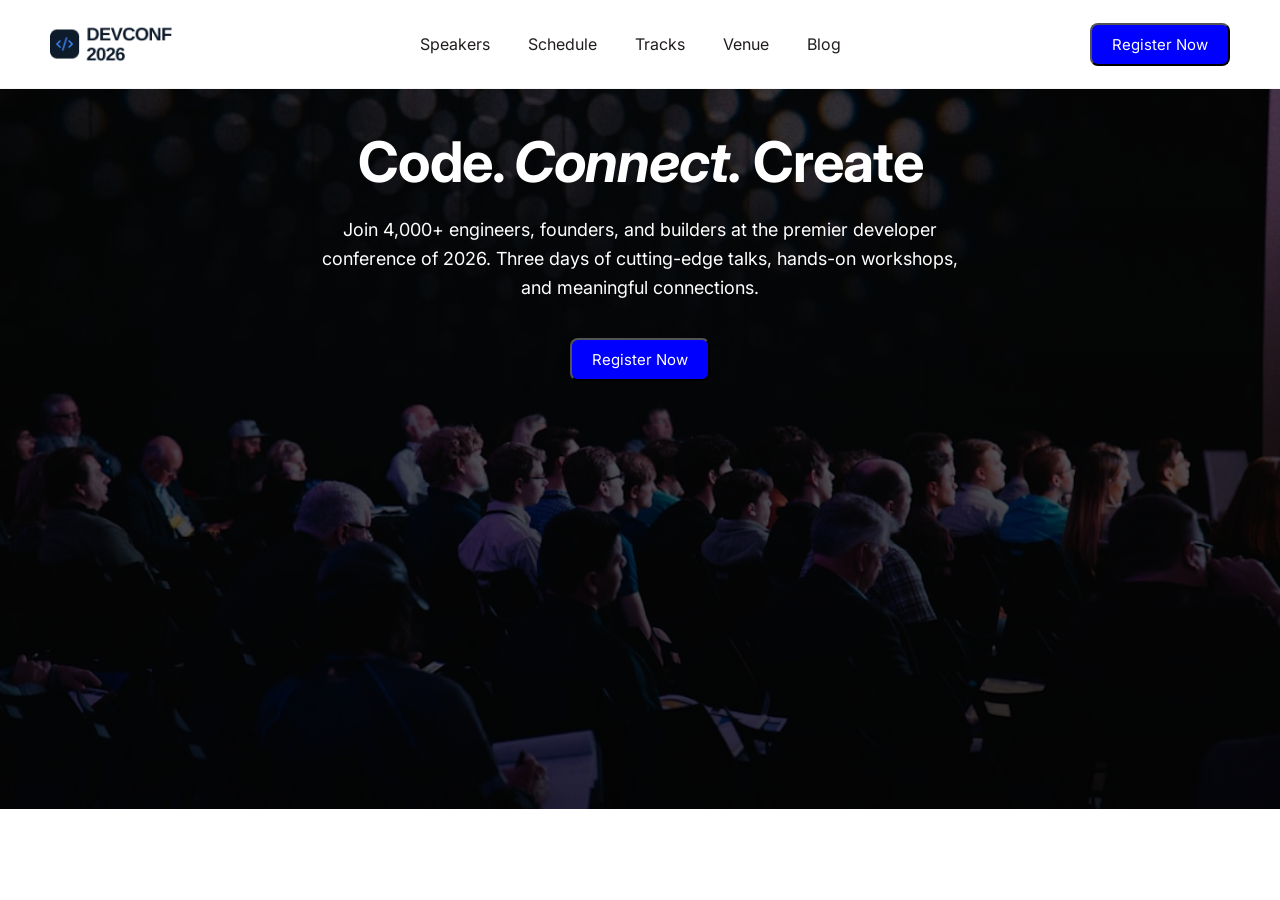
==== index.html @ 9ddcb01c "Banner added" ====
<!DOCTYPE html>
<html lang="en">
<head>
    <meta charset="UTF-8">
    <meta name="viewport" content="width=<device-width>, initial-scale=1.0">
    <title>Home</title>
    <link rel="stylesheet" href="https://cdnjs.cloudflare.com/ajax/libs/font-awesome/6.4.2/css/all.min.css">
    <link rel="stylesheet" href="./index.css">
</head>
<body>
    <nav>
       <div class="nav_con">
       <div class="logo">
          <img  src="./assets/logo.png" alt="logo">
       </div>
        <div>
            <ul>
                <li><a href="./speaker.html">Speakers</a>
                </li>
                <li>
                    <a href="./schedule.html">Schedule</a>
                </li>
                <li>
                    <a href="./tracks.html">Tracks</a>
                </li>
                <li>
                    <a href="./venue.html">Venue</a>
                </li>
                <li>
                    <a href="./blog.html">Blog</a>
                </li>
            </ul>
        </div>
        <div class="btn">
            <button>Register Now</button>
        </div>
       </div>
    </nav>
    <main>
        <section class="hero_section">
            <img src="./assets/banner.jpg" alt="Banner" class="hero_img">
            <div class="overlay"></div>
            <div class="hero_content">
                <h1>Code. <em>Connect.</em> Create</h1>
                <p>Join 4,000+ engineers, founders, and builders at the premier developer conference of 2026. Three days of cutting-edge talks, hands-on workshops, and meaningful connections.</p>
            <div class="btn">
            <button>Register Now</button>
        </div>
            </div>
        </section>
    </main>
    <footer>
        <div class="footer_container">
        </div>
        </div>
    </footer>

</body>
</html>
---- index.css ----
@import url('https://fonts.googleapis.com/css2?family=Inter:wght@400;500;600;700&display=swap');
* {
    margin: 0;
    padding: 0;
    box-sizing: border-box;
    font-family: 'Inter', sans-serif;
}
.logo{
    display: flex;
    align-items: center;
}
.logo img{
    height: 40px;
    width: auto;
    object-fit: contain;
}
.nav_con{
    display: flex;
    justify-content: space-between;
    align-items: center;
    padding: 15px 50px;
    border-bottom: 1px solid whitesmoke ;
}
nav ul{
    display: flex;
    list-style: none;
}
nav ul li{
    margin: 12px;
    padding: 7px;
}
nav ul li:hover{
    background-color: rgb(141, 179, 212);
}
nav ul li a{
    text-decoration: none;
    color: rgb(34, 29, 29);
}
.btn button{
    display: inline-block;
    background-color: blue;
    color: #ffffff;
    text-decoration: none;
    padding: 10px 20px;
    border-radius: 8px;
    font-size: 15px;
  cursor: pointer;
   
}
.hero_section{
    position: relative;
    width: 100%;
    min-height: 80vh;
    display: flex;
    justify-content: center;
    text-align: center;
    padding: 40px 20px;
    overflow: hidden;
}
.hero_img{
    position: absolute;
    top: 0;
    left: 0;
    width: 100%;
    height: 100%;
    object-fit: cover;
    z-index: 1;
}
.overlay{
    position: absolute;
    top: 0;
    left: 0;
    width: 100%;
    height: 100%;
    background: linear-gradient(rgba(0, 0, 0, 0.6), rgba(0, 0, 0, 0.75));
    z-index: 2;
}
.hero_content{
    position: relative;
    max-width: 800px;
    width: 100%;
    z-index: 3;
}
.hero_content h1 {
    font-size: 56px; 
    font-weight: 700;
    color: #ffffff;
    margin-bottom: 20px;
    letter-spacing: -1px;
    line-height: 1.2;
}
.hero_content p {
    font-size: 18px;
    color: #ffffff; 
    line-height: 1.6;
    margin-bottom: 35px;
    max-width: 650px;
    margin-left: auto; 
    margin-right: auto;
}
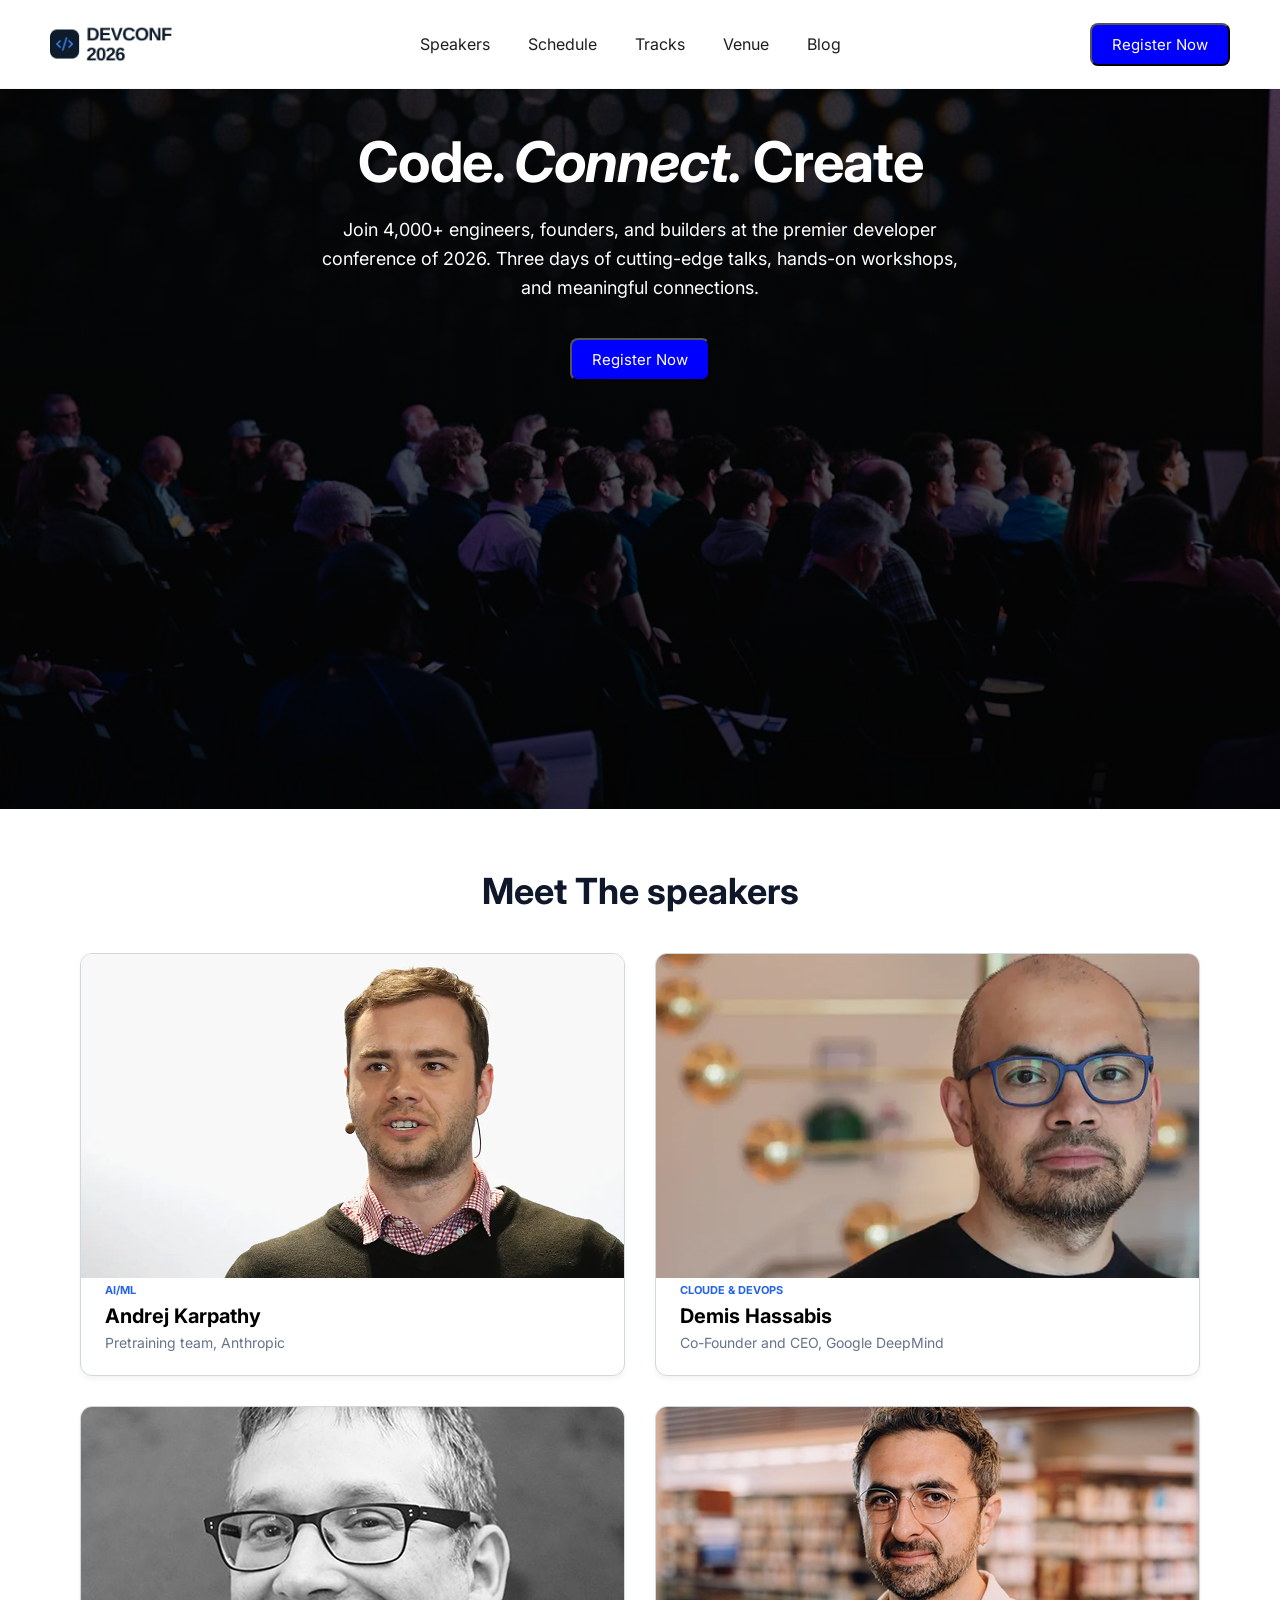
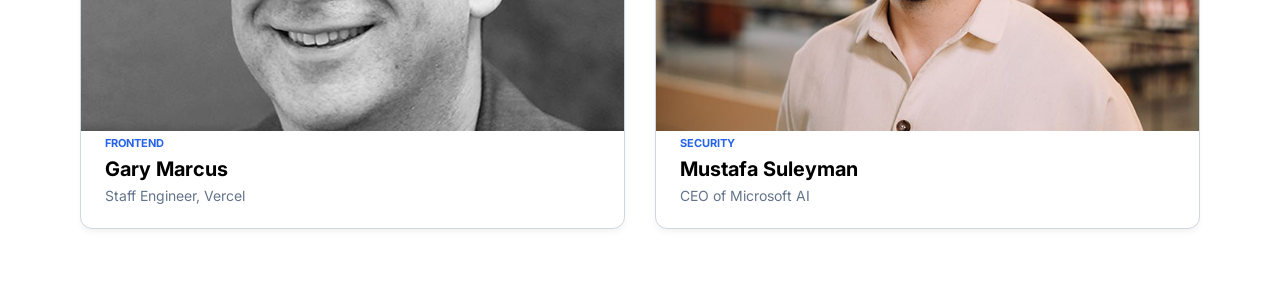
==== commit 42ec05f7: "Speakers section added" ====
--- a/index.html
+++ b/index.html
@@ -48,6 +48,55 @@
         </div>
             </div>
         </section>
+        <section class="speakers_section">
+            <h2 class="title">Meet The speakers</h2>
+            <div class="speakers_grid">
+                <!-- card-1 -->
+                <div class="speakers_card">
+                    <div class="speaker_img">
+                        <img src="./assets/andrej.png" alt="Andrej Karpathy">
+                    </div>
+                    <div class="speaker_info">
+                        <span class="track_label">AI/ML</span>
+                        <h3>Andrej Karpathy</h3>
+                       <p>Pretraining team, Anthropic</p>
+                    </div>
+                </div>
+                  <!-- card-2 -->
+                <div class="speakers_card">
+                    <div class="speaker_img">
+                        <img src="./assets/demis.png" alt="Demis Hassabis">
+                    </div>
+                    <div class="speaker_info">
+                        <span class="track_label">CLOUDE & DEVOPS</span>
+                        <h3>Demis Hassabis</h3>
+                       <p>Co-Founder and CEO, Google DeepMind</p>
+                    </div>
+                </div>
+                  <!-- card-3 -->
+                <div class="speakers_card">
+                    <div class="speaker_img">
+                        <img src="./assets/gary.png" alt="Gary Marcus">
+                    </div>
+                    <div class="speaker_info">
+                        <span class="track_label">FRONTEND</span>
+                        <h3>Gary Marcus</h3>
+                       <p>Staff Engineer, Vercel</p>
+                    </div>
+                </div>
+                  <!-- card-4 -->
+                <div class="speakers_card">
+                    <div class="speaker_img">
+                        <img src="./assets/mustafa.png" alt="Mustafa Suleyman">
+                    </div>
+                    <div class="speaker_info">
+                        <span class="track_label">SECURITY</span>
+                        <h3>Mustafa Suleyman</h3>
+                       <p>CEO of Microsoft AI</p>
+                    </div>
+                </div>
+            </div>
+        </section>
     </main>
     <footer>
         <div class="footer_container">
--- a/index.css
+++ b/index.css
@@ -97,4 +97,56 @@
     max-width: 650px;
     margin-left: auto; 
     margin-right: auto;
+}
+.speakers_section{
+    width: 1200px;
+    margin: 60px auto;
+    padding: 0 40px;
+}
+.title{
+    text-align: center;
+    font-size: 36px;
+    font-weight: 700;
+    color: #0f172a;
+    margin-bottom: 40px;
+}
+.speakers_grid{
+    display: grid;
+    grid-template-columns: repeat(2, 1fr);
+    gap: 30px;
+}
+.speakers_card{
+    background-color: #ffffff;
+    border: 1px solid #d0d7df;
+    border-radius: 12px;
+    overflow: hidden;
+    box-shadow: 0 4px 6px -1px rgba(0, 0, 0, 0.05);
+    display: flex;
+    flex-direction: column;
+}
+.speaker_img{
+    display: block;
+    width: 100%;
+    height: 300px;
+    object-fit: cover;
+    object-position:center 20%;
+}
+.speaker_info {
+    padding: 24px;
+}
+.track_label{
+    font-size: 11px;
+    font-weight: 700;
+    color: #2563eb; 
+    
+}
+.speaker_info h3 {
+    font-size: 20px;
+    font-weight: 700;
+    margin: 6px 0;
+}
+
+.speaker_info p {
+    font-size: 14px;
+    color: #64748b; 
 }
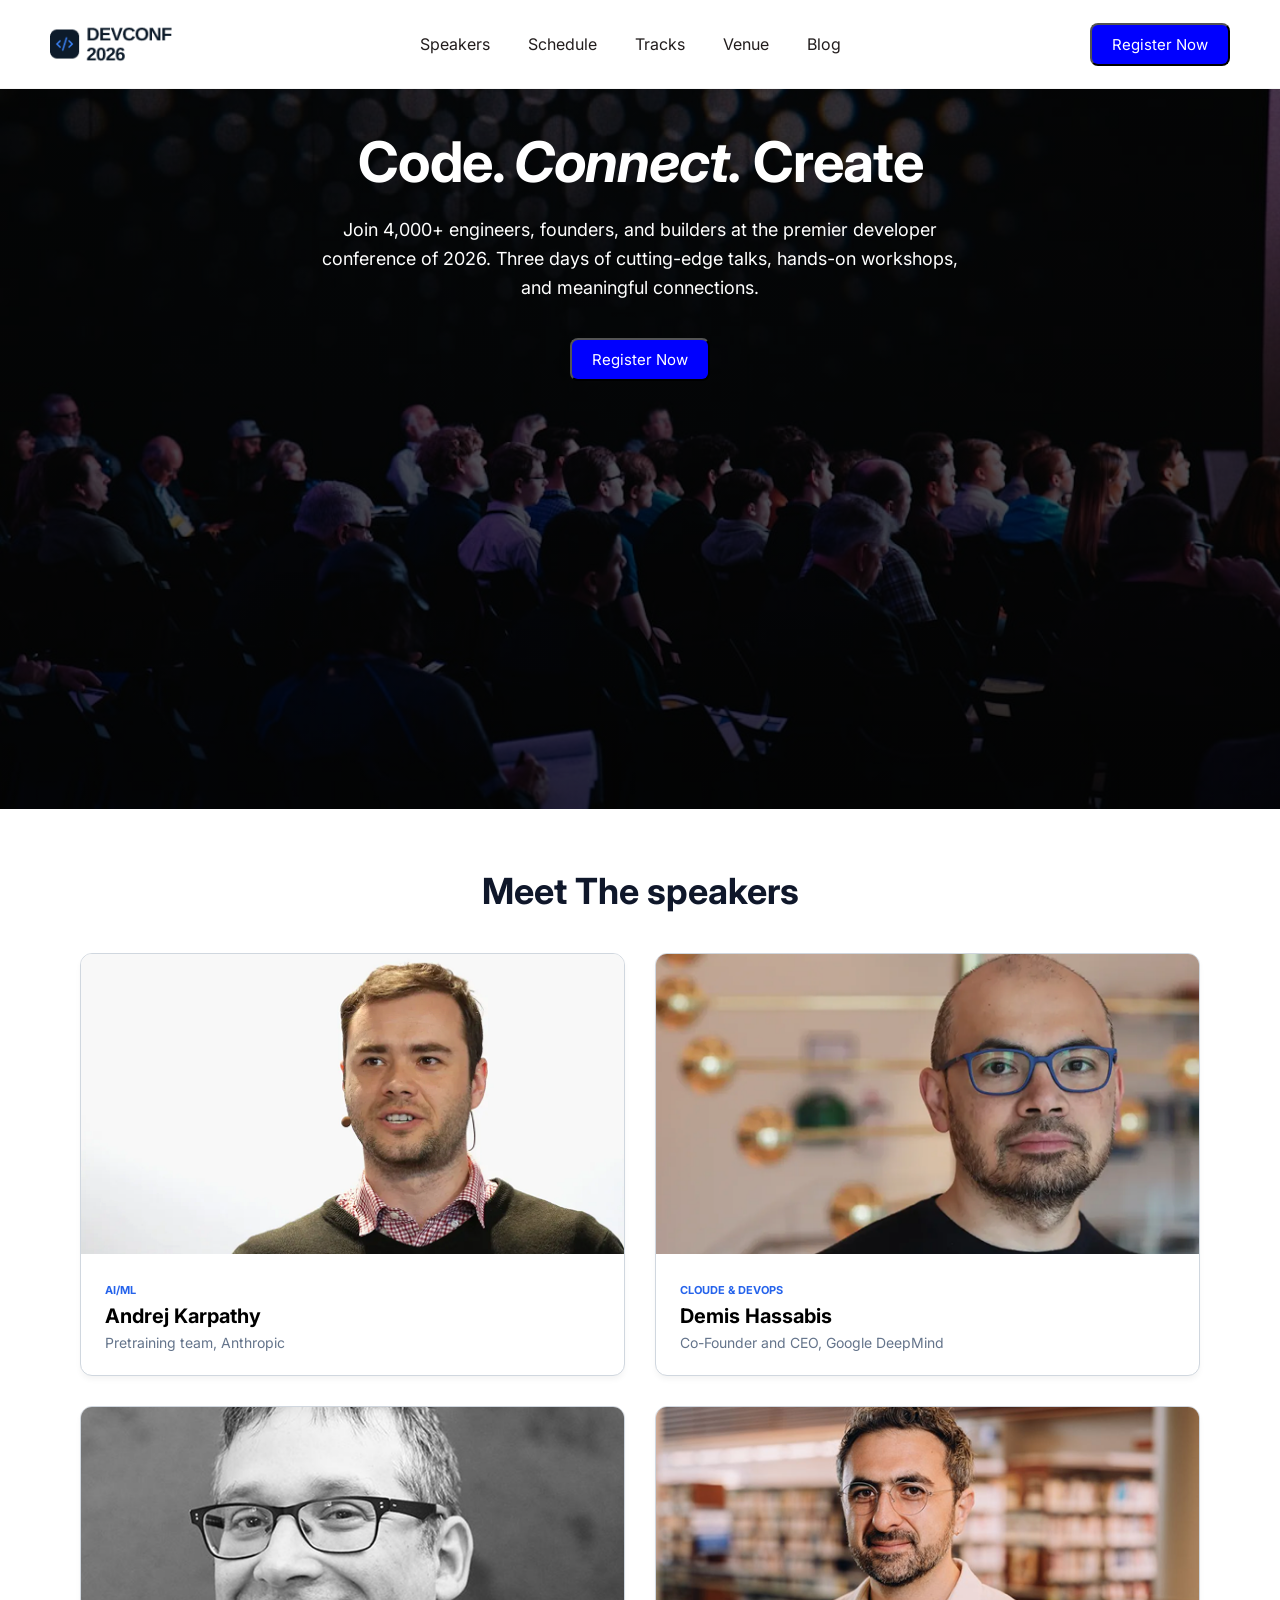
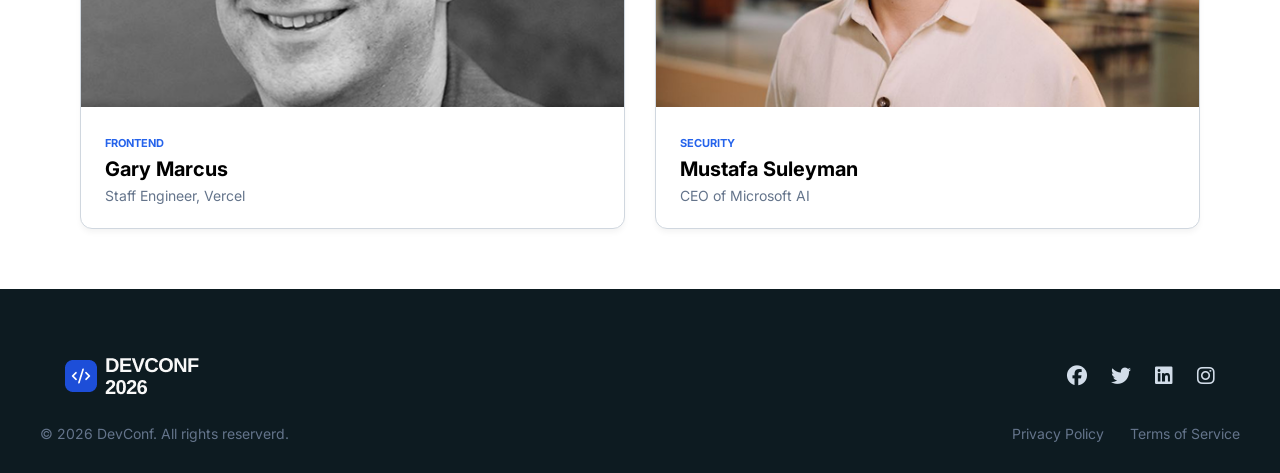
==== commit 192fb64f: "Footer added" ====
--- a/index.html
+++ b/index.html
@@ -100,6 +100,24 @@
     </main>
     <footer>
         <div class="footer_container">
+            <div class="footer_top">
+                 <img src="./assets/footer-logo.png" alt="footer_logo" class="footer_logo">
+                 <div class="icon">
+                    <a href="#" target="_blank"><i class="fab fa-facebook"></i></a>
+                     <a href="#" target="_blank"><i class="fab fa-twitter"></i></a>
+                      <a href="#" target="_blank"><i class="fab fa-linkedin"></i></a>
+                       <a href="#" target="_blank"><i class="fab fa-instagram"></i></a>
+                 </div>
+            </div>
+            <div class="footer_button">
+                <div class="footer_left">
+                    <p>&copy; 2026 DevConf. All rights reserverd.</p>
+                </div>
+                <div class="footer_right">
+                    <a href="./privacy.html">Privacy Policy</a>
+                <a href="./terms.html">Terms of Service</a>
+                </div>
+            </div>
         </div>
         </div>
     </footer>
--- a/index.css
+++ b/index.css
@@ -121,15 +121,20 @@
     border-radius: 12px;
     overflow: hidden;
     box-shadow: 0 4px 6px -1px rgba(0, 0, 0, 0.05);
-    display: flex;
-    flex-direction: column;
+   
 }
 .speaker_img{
     display: block;
     width: 100%;
     height: 300px;
-    object-fit: cover;
-    object-position:center 20%;
+    overflow: hidden;
+}
+.speaker_img img {
+    width: 100%;
+    height: 100%;
+    object-fit: cover;          
+    object-position: center 20%;  
+    display: block;
 }
 .speaker_info {
     padding: 24px;
@@ -149,4 +154,60 @@
 .speaker_info p {
     font-size: 14px;
     color: #64748b; 
+}
+footer{
+    background-color:#0d1b21 ;
+    padding: 40px 0 30px 0;
+    width: 100%;
+    font-family: sans-serif;
+}
+.footer_container{
+    width: 100%;
+    margin: 0 auto;
+    padding: 0 40px;
+    display: flex;
+    flex-direction: column;
+}
+.footer_top{
+    display: flex;
+    justify-content: space-between;
+    align-items: center;
+    padding: 25px;
+}
+.footer_logo img{
+    height: 35px;
+    width: auto;
+    display: block;
+}
+.icon a{
+    color: #d2dde9;
+    font-size: 20px;
+    margin-left: 20px;
+    text-decoration: none;
+    transition: color .2s ease;
+}
+.icon a:hover{
+    color: #38bdf8;
+}
+.footer_button{
+    display: flex;
+    justify-content: space-between;
+    align-items:center; 
+}
+.footer_left p{
+    font-size: 14px;
+    color: #64748b;
+    margin: 0;
+}
+.footer_right a{
+    font-size: 14px;
+    color: #64748b;
+    text-decoration: none;
+    margin-left: 22px;
+    transition: color 0.2s ease;
+}
+
+.footer_right a:hover{
+    color: #38bdf8;
+
 }
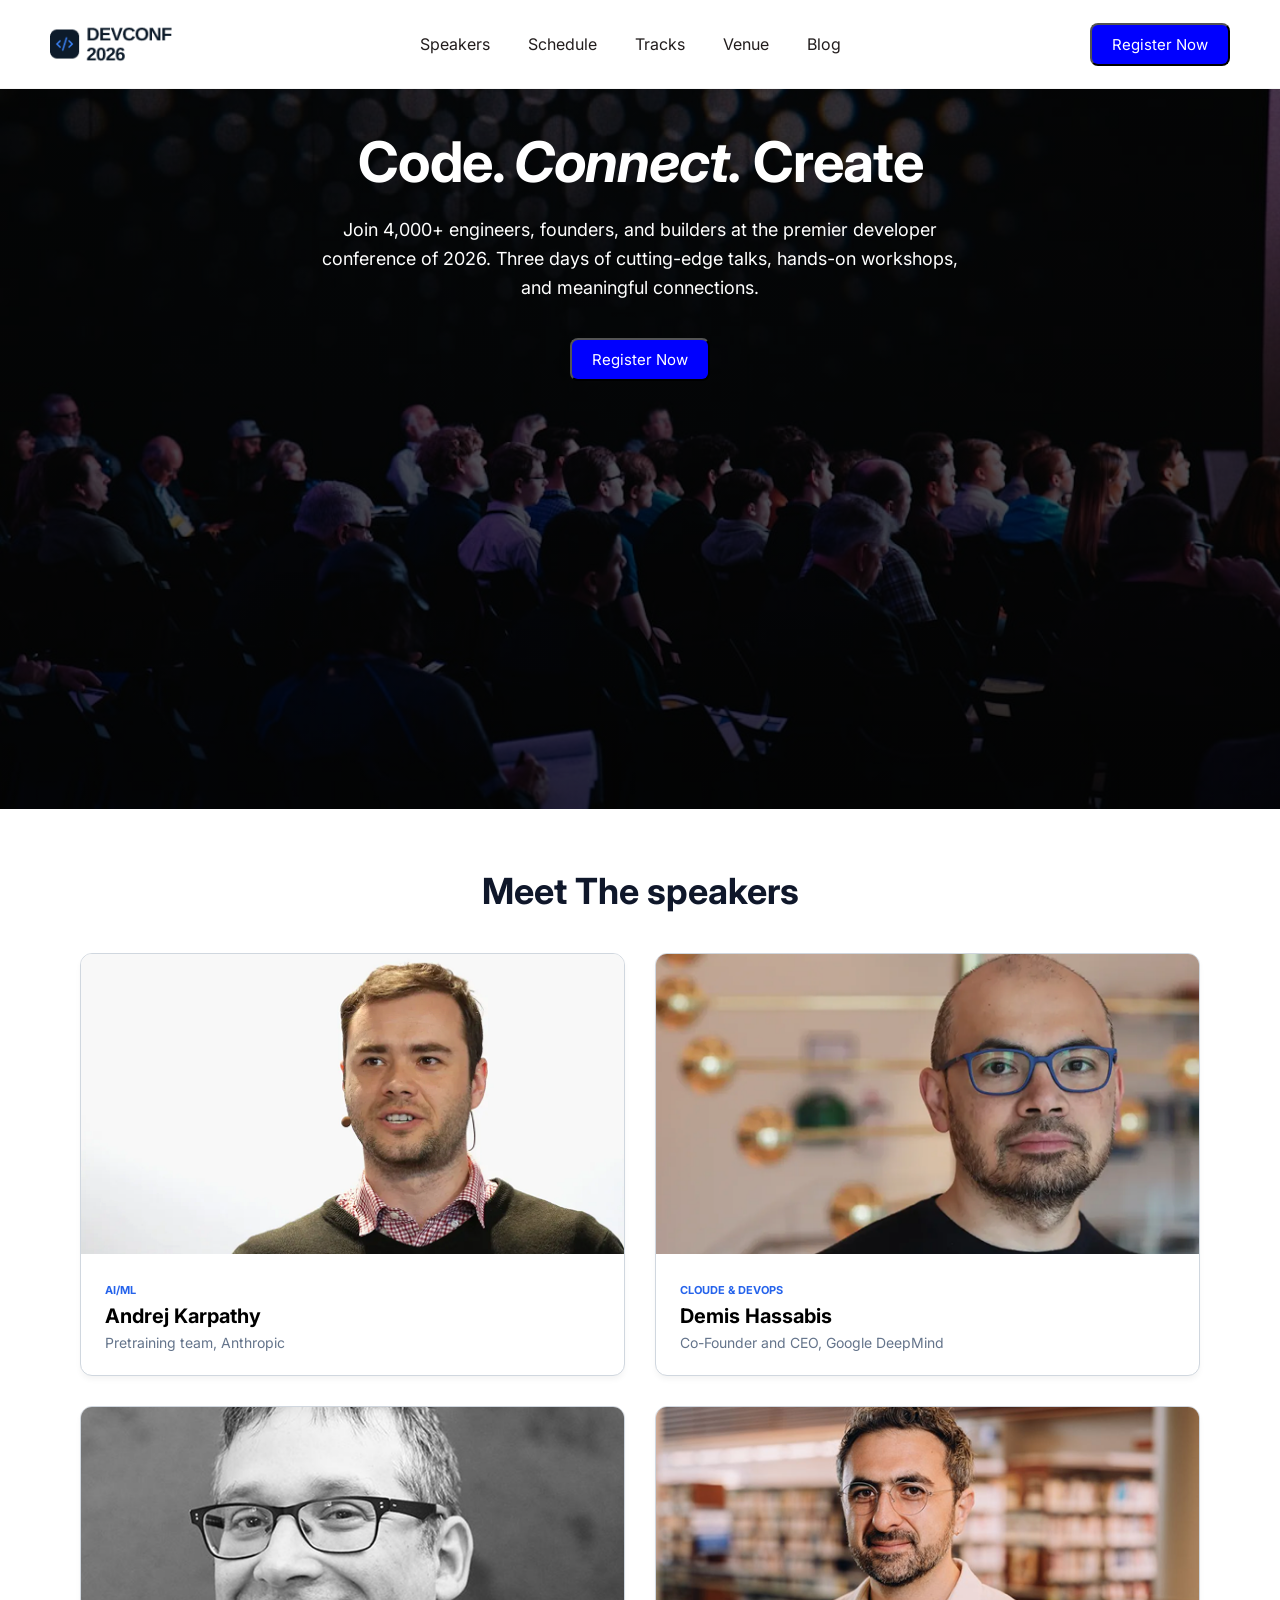
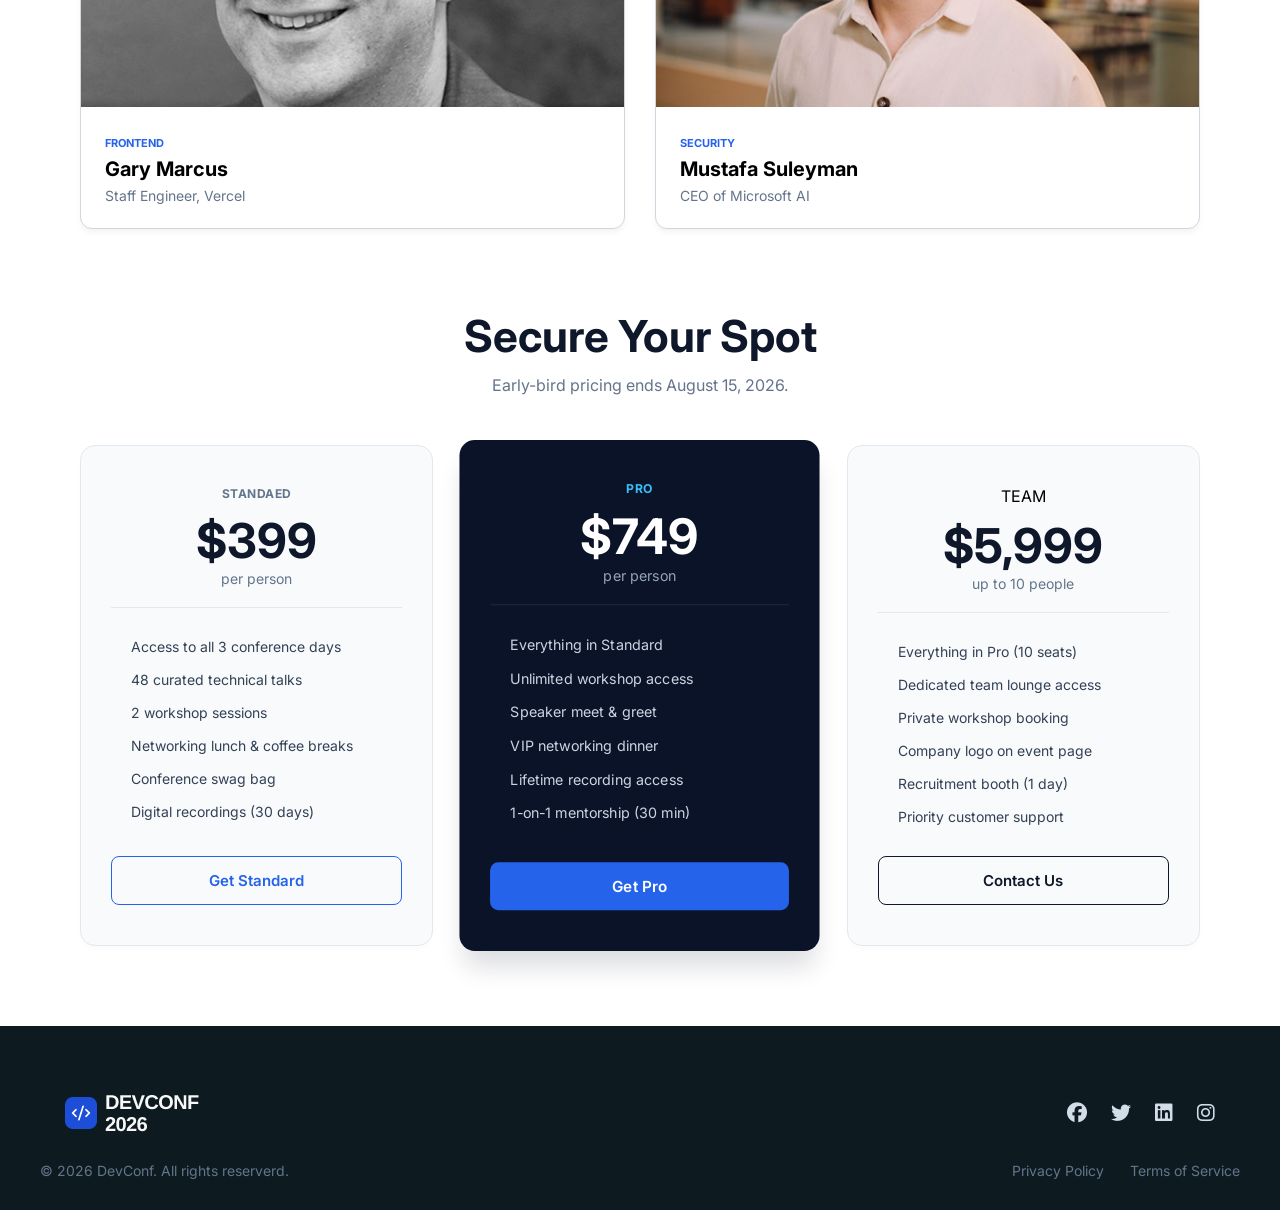
==== commit 8e818b25: "Pricing Card added" ====
--- a/index.html
+++ b/index.html
@@ -97,6 +97,62 @@
                 </div>
             </div>
         </section>
+        <section class="pricing_section">
+            <div class="pricing_header">
+                <h2>Secure Your Spot</h2>
+                <p>Early-bird pricing ends August 15, 2026.</p>
+            </div>
+            <div class="Pricing_grid">
+                <!-- card 1 -->
+                 <div class="card">
+                    <span class="plan_label">STANDAED</span>
+                    <div class="price">$399</div>
+                    <span class="price_sub">per person</span>
+                    <hr class="card_divider">
+                    <ul class="features_list">
+                        <li>Access to all 3 conference days</li>
+                <li>48 curated technical talks</li>
+                <li>2 workshop sessions</li>
+                <li>Networking lunch & coffee breaks</li>
+                <li>Conference swag bag</li>
+                <li>Digital recordings (30 days)</li>
+                    </ul>
+                    <button class="btn_standard">Get Standard</button>
+                 </div>
+                    <!-- card 2 -->
+                        <div class=" card highlighted_card">
+                    <span class="plan_label">PRO</span>
+                    <div class="price">$749</div>
+                    <span class="price_sub">per person</span>
+                    <hr class="card_divider">
+                    <ul class="features_list">
+                        <li>Everything in Standard</li>
+                <li>Unlimited workshop access</li>
+                <li>Speaker meet & greet</li>
+                <li>VIP networking dinner</li>
+                <li>Lifetime recording access</li>
+                <li>1-on-1 mentorship (30 min)</li>
+                    </ul>
+                    <button class="btn_pro">Get Pro</button>
+                        </div>
+                    <!-- card 3 -->
+                        <div class="card">
+                    <span >TEAM</span>
+                    <div class="price" >$5,999</div>
+                    <span class="price_sub" >up to 10 people</span>
+                    <hr class="card_divider">
+                    <ul class="features_list">
+                        <li>Everything in Pro (10 seats)</li>
+                <li>Dedicated team lounge access</li>
+                <li>Private workshop booking</li>
+                <li>Company logo on event page</li>
+                <li>Recruitment booth (1 day)</li>
+                <li>Priority customer support</li>
+                    </ul>
+                    <button class="btn_team">Contact Us</button>
+                 </div>
+            </div>
+        </section>
     </main>
     <footer>
         <div class="footer_container">
--- a/index.css
+++ b/index.css
@@ -155,6 +155,141 @@
     font-size: 14px;
     color: #64748b; 
 }
+/* Pricing*/
+.pricing_section{
+    width: 1200px;
+    margin: 80px auto;
+    padding: 0 40px;
+}
+.pricing_header{
+    text-align:center;
+    margin-bottom: 50px;
+}
+.pricing_header h2{
+    font-size: 44px;
+    font-weight: 700;
+    color: #0f172a;
+    margin-bottom: 12px;
+}
+.pricing_header p{
+    font-size: 16px;
+    color: #64748b;
+}
+.Pricing_grid{
+    display: grid;
+    grid-template-columns: repeat(3,1fr);
+    gap: 30px;
+    align-items: stretch;
+}
+.card{
+    background-color: #f8fafc;
+    border: 1px solid #e2e8f0;
+    border-radius: 15px;
+    padding: 40px 30px;
+    display: flex;
+    flex-direction: column;
+    box-shadow: 0 4px 6px -1px rgba(0, 0, 0, 0.02);;
+
+}
+.card.highlighted_card{
+    background-color: #0b1329;
+    border: none;
+    box-shadow: 0 20px 25px -5px rgba(15, 23, 42, 0.15);
+    transform: scale(1.02);
+
+}
+.plan_label{
+    font-size: 12px;
+    font-weight: 700;
+    color: #64748b;
+    letter-spacing: 0.5px;
+}
+.highlighted_card .plan_label{
+    color: #38bdf8;
+}
+.price {
+    font-size: 48px;
+    font-weight: 700;
+    color: #0f172a;
+    margin-top: 10px;
+}
+
+.highlighted_card .price {
+    color: #ffffff;
+}
+
+.price_sub {
+    font-size: 14px;
+    color: #64748b;
+    margin-bottom: 20px;
+}
+.highlighted_card .price{
+    color: #ffffff;
+}
+.price_sub{
+    font-size: 14px;
+    color: #64748b;
+    margin-bottom: 20px;
+}
+.highlighted_card .price_sub{
+    color: #94a3b8;
+}
+.card_divider{
+    border: 0;
+    border-top: 1px solid #e2e8f0;
+    margin-bottom: 30px;
+}
+.highlighted_card .card_divider{
+    border-top: 1px solid #1e293b;
+}
+.features_list{
+    list-style: none;
+    padding: 0;
+    margin: 0 0 15px 0;
+    flex-grow: 1;
+}
+.features_list li {
+    font-size: 14px;
+    color: #334155;
+    margin-bottom: 16px;
+    position: relative;
+    padding-left: 20px;
+}
+.highlighted_card .features_list li{
+    color: #cbd5e1;
+}
+.card button {
+    width: 100%;
+    padding: 14px;
+    border-radius: 8px;
+    font-size: 15px;
+    font-weight: 600;
+    cursor: pointer;
+    transition: all 0.2s ease;
+}
+.btn_standard{
+    background-color: transparent;
+    border: 1px solid #2563eb;
+    color: #2563eb;
+}
+.btn_pro {
+    background-color: #2563eb;
+    border: none;
+    color: #ffffff;
+}
+.btn_team {
+    background-color: transparent;
+    border: 1px solid #0f172a;
+    color: #0f172a;
+}
+.card .plan_label, 
+.card span,
+.card .price, 
+.card .price_sub {
+    text-align: center;
+    display: block; 
+}
+/* Footer*/ 
 footer{
     background-color:#0d1b21 ;
     padding: 40px 0 30px 0;
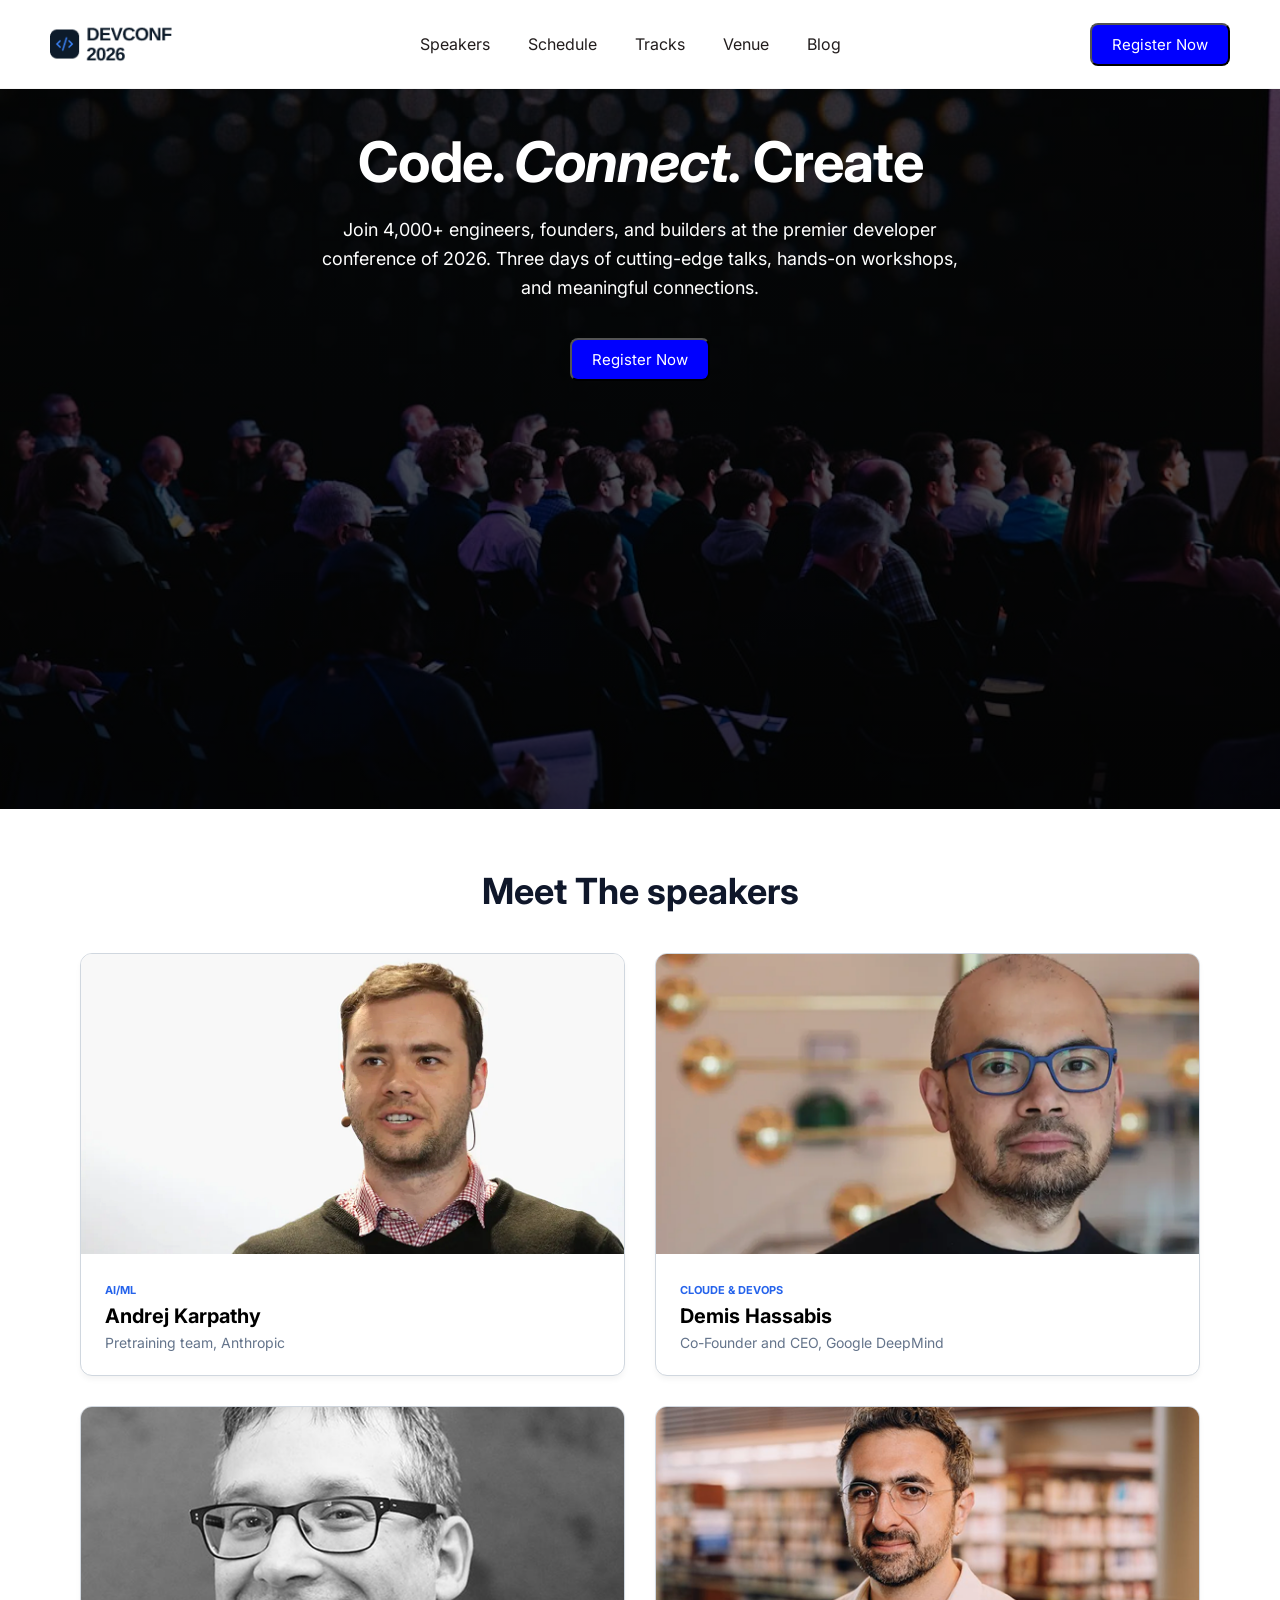
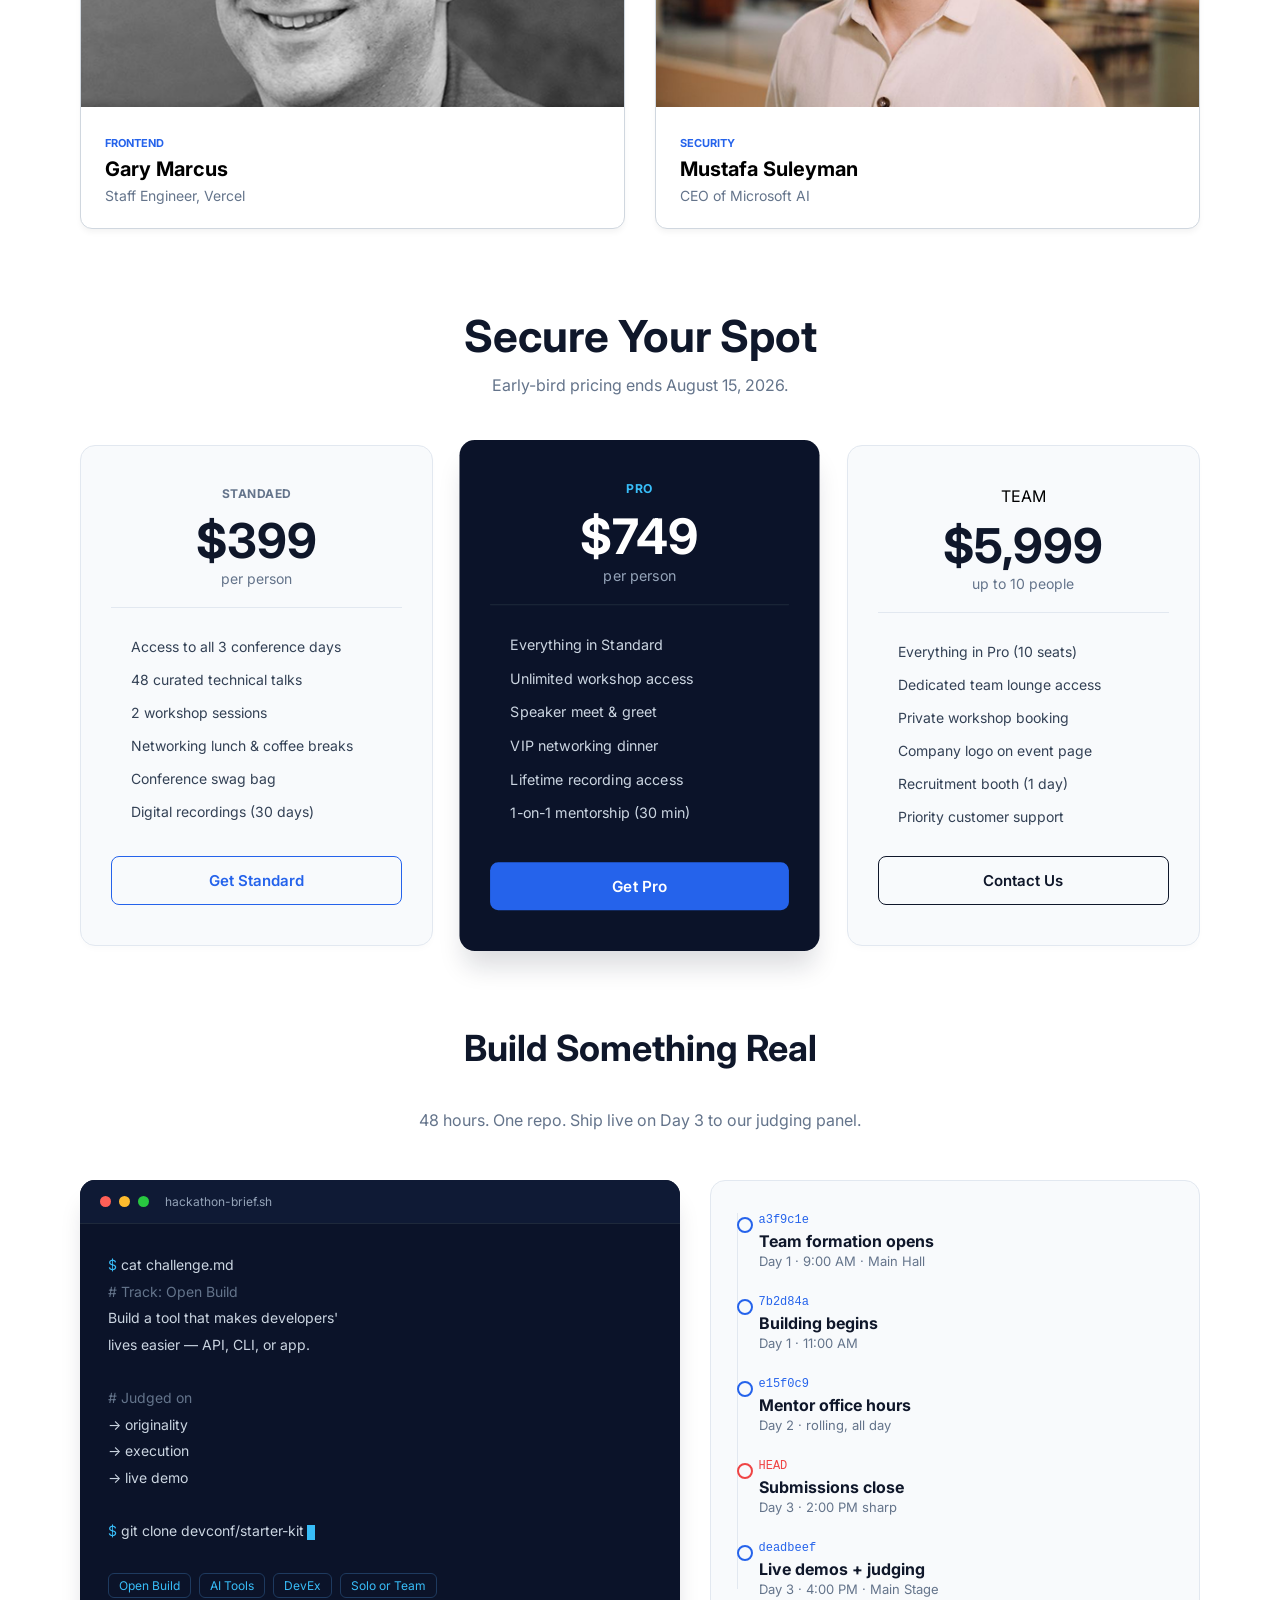
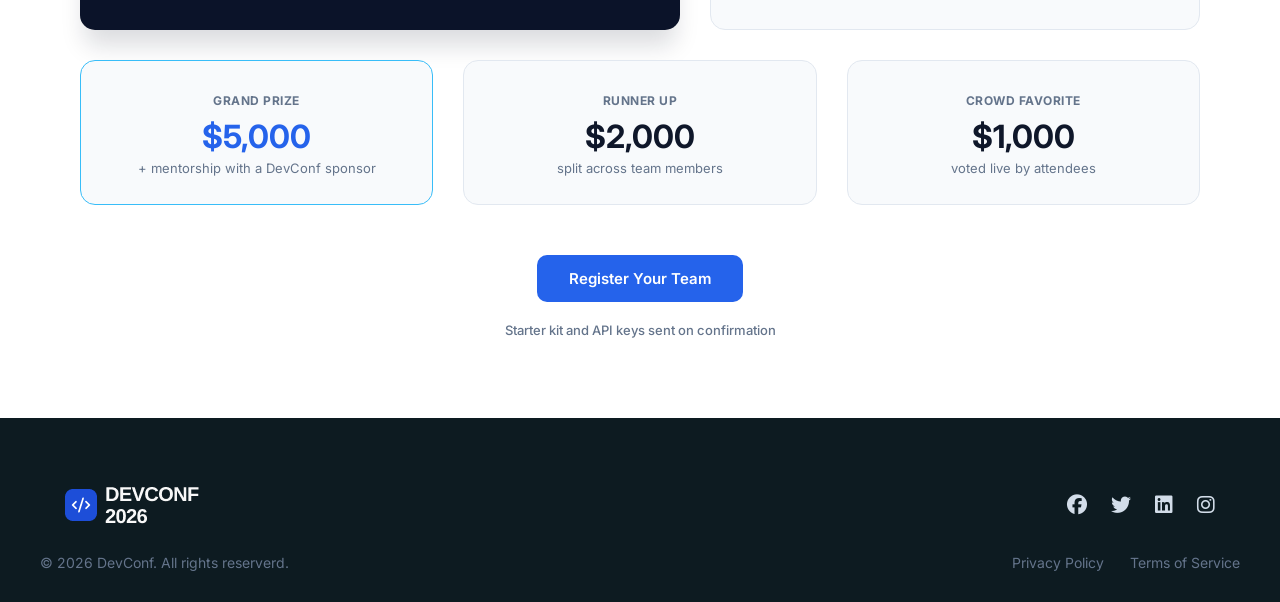
==== commit 5728f9e4: "placeholder section added" ====
--- a/index.html
+++ b/index.html
@@ -153,6 +153,95 @@
                  </div>
             </div>
         </section>
+        <section class="hackathon_section">
+    <div class="hackathon_header">
+        <h2 class="title">Build Something Real</h2>
+        <p>48 hours. One repo. Ship live on Day 3 to our judging panel.</p>
+    </div>
+
+    <div class="hackathon_grid">
+        <!-- Terminal card -->
+        <div class="terminal_card">
+            <div class="terminal_bar">
+                <span class="tdot red"></span>
+                <span class="tdot yellow"></span>
+                <span class="tdot green"></span>
+                <span class="terminal_title">hackathon-brief.sh</span>
+            </div>
+            <div class="terminal_body">
+                <p><span class="prompt">$</span> cat challenge.md</p>
+                <p class="comment"># Track: Open Build</p>
+                <p>Build a tool that makes developers'</p>
+                <p>lives easier — API, CLI, or app.</p>
+                <p>&nbsp;</p>
+                <p class="comment"># Judged on</p>
+                <p>→ originality</p>
+                <p>→ execution</p>
+                <p>→ live demo</p>
+                <p>&nbsp;</p>
+                <p><span class="prompt">$</span> git clone devconf/starter-kit<span class="cursor"></span></p>
+            </div>
+            <div class="terminal_tags">
+                <span>Open Build</span>
+                <span>AI Tools</span>
+                <span>DevEx</span>
+                <span>Solo or Team</span>
+            </div>
+        </div>
+
+        <!-- Commit-log timeline -->
+        <div class="commit_log">
+            <div class="commit">
+                <div class="commit_hash">a3f9c1e</div>
+                <h4>Team formation opens</h4>
+                <p>Day 1 · 9:00 AM · Main Hall</p>
+            </div>
+            <div class="commit">
+                <div class="commit_hash">7b2d84a</div>
+                <h4>Building begins</h4>
+                <p>Day 1 · 11:00 AM</p>
+            </div>
+            <div class="commit">
+                <div class="commit_hash">e15f0c9</div>
+                <h4>Mentor office hours</h4>
+                <p>Day 2 · rolling, all day</p>
+            </div>
+            <div class="commit urgent">
+                <div class="commit_hash">HEAD</div>
+                <h4>Submissions close</h4>
+                <p>Day 3 · 2:00 PM sharp</p>
+            </div>
+            <div class="commit">
+                <div class="commit_hash">deadbeef</div>
+                <h4>Live demos + judging</h4>
+                <p>Day 3 · 4:00 PM · Main Stage</p>
+            </div>
+        </div>
+    </div>
+
+    <!-- Prize strip -->
+    <div class="prize_grid">
+        <div class="prize_card prize_first">
+            <span class="prize_label">GRAND PRIZE</span>
+            <div class="prize_amount">$5,000</div>
+            <p class="prize_note">+ mentorship with a DevConf sponsor</p>
+        </div>
+        <div class="prize_card">
+            <span class="prize_label">RUNNER UP</span>
+            <div class="prize_amount">$2,000</div>
+            <p class="prize_note">split across team members</p>
+        </div>
+        <div class="prize_card">
+            <span class="prize_label">CROWD FAVORITE</span>
+            <div class="prize_amount">$1,000</div>
+            <p class="prize_note">voted live by attendees</p>
+        </div>
+    </div>
+   <div class="hackathon_cta">
+        <button class="btn_pro_hackathon">Register Your Team</button>
+        <span class="hackathon_cta_note">Starter kit and API keys sent on confirmation</span>
+    </div>
+</section>
     </main>
     <footer>
         <div class="footer_container">
--- a/index.css
+++ b/index.css
@@ -289,6 +289,218 @@
     text-align: center;
     display: block; 
 }
+/* Hackathon */
+.hackathon_section{
+    width: 1200px;
+    margin: 80px auto;
+    padding: 0 40px;
+}
+.hackathon_header{
+    text-align: center;
+    margin-bottom: 50px;
+}
+.hackathon_header p{
+    font-size: 16px;
+    color: #64748b;
+}
+.hackathon_grid{
+    display: grid;
+    grid-template-columns: 1.1fr 0.9fr;
+    gap: 30px;
+    align-items: stretch;
+}
+
+/* Terminal card */
+.terminal_card{
+    background-color: #0b1329;
+    border-radius: 15px;
+    overflow: hidden;
+    box-shadow: 0 20px 25px -5px rgba(15, 23, 42, 0.15);
+}
+.terminal_bar{
+    display: flex;
+    align-items: center;
+    gap: 8px;
+    padding: 14px 20px;
+    background-color: #0f1a35;
+    border-bottom: 1px solid #1e293b;
+}
+.tdot{
+    width: 11px;
+    height: 11px;
+    border-radius: 50%;
+    display: inline-block;
+}
+.tdot.red{ background-color: #ff5f57; }
+.tdot.yellow{ background-color: #febc2e; }
+.tdot.green{ background-color: #28c840; }
+.terminal_title{
+    margin-left: 8px;
+    font-size: 12px;
+    color: #94a3b8;
+}
+.terminal_body{
+    padding: 28px;
+    font-family: 'JetBrains Mono', monospace;
+    font-size: 14px;
+    line-height: 1.9;
+    color: #cbd5e1;
+}
+.terminal_body .prompt{ color: #38bdf8; }
+.terminal_body .comment{ color: #64748b; }
+.terminal_body .cursor{
+    display: inline-block;
+    width: 8px;
+    height: 15px;
+    background-color: #38bdf8;
+    margin-left: 3px;
+    vertical-align: middle;
+    animation: blink 1s steps(1) infinite;
+}
+@media (prefers-reduced-motion: reduce){
+    .terminal_body .cursor{ animation: none; }
+}
+@keyframes blink{ 50%{ opacity: 0; } }
+.terminal_tags{
+    display: flex;
+    flex-wrap: wrap;
+    gap: 8px;
+    padding: 0 28px 24px;
+}
+.terminal_tags span{
+    font-size: 12px;
+    color: #38bdf8;
+    border: 1px solid #1e3a5f;
+    padding: 4px 10px;
+    border-radius: 6px;
+}
+
+/* Commit log */
+.commit_log{
+    background-color: #f8fafc;
+    border: 1px solid #e2e8f0;
+    border-radius: 15px;
+    padding: 32px 28px;
+    position: relative;
+    padding-left: 48px;
+}
+.commit_log::before{
+    content: "";
+    position: absolute;
+    left: 26px;
+    top: 32px;
+    bottom: 40px;
+    width: 1px;
+    background-color: #e2e8f0;
+}
+.commit{
+    position: relative;
+    padding-bottom: 26px;
+}
+.commit:last-child{ padding-bottom: 0; }
+.commit::before{
+    content: "";
+    position: absolute;
+    left: -22px;
+    top: 4px;
+    width: 12px;
+    height: 12px;
+    border-radius: 50%;
+    background-color: #f8fafc;
+    border: 2px solid #2563eb;
+}
+.commit.urgent::before{ border-color: #ef4444; }
+.commit_hash{
+    font-family: 'JetBrains Mono', monospace;
+    font-size: 12px;
+    color: #2563eb;
+}
+.commit.urgent .commit_hash{ color: #ef4444; }
+.commit h4{
+    font-size: 16px;
+    font-weight: 700;
+    color: #0f172a;
+    margin: 4px 0 2px;
+}
+.commit p{
+    font-size: 13px;
+    color: #64748b;
+}
+
+/* Prize strip */
+.prize_grid{
+    display: grid;
+    grid-template-columns: repeat(3, 1fr);
+    gap: 30px;
+    margin-top: 30px;
+}
+.prize_card{
+    background-color: #f8fafc;
+    border: 1px solid #e2e8f0;
+    border-radius: 15px;
+    padding: 28px 24px;
+    text-align: center;
+}
+.prize_first{
+    border: 1px solid #38bdf8;
+}
+.prize_label{
+    font-size: 12px;
+    font-weight: 700;
+    color: #64748b;
+    letter-spacing: 0.5px;
+}
+.prize_amount{
+    font-size: 32px;
+    font-weight: 700;
+    color: #0f172a;
+    margin: 8px 0 4px;
+}
+.prize_first .prize_amount{ color: #2563eb; }
+.prize_note{
+    font-size: 13px;
+    color: #64748b;
+}
+
+/* CTA */
+.hackathon_cta{
+    display: flex;
+    flex-direction: column;
+    align-items: center;
+    justify-content: center;
+    gap: 20px;
+    text-align: center;
+    margin-top: 50px;
+}
+.hackathon_cta .btn_pro{
+    width: auto;
+    padding: 14px 28px;
+}
+.hackathon_cta_note{
+    font-size: 13px;
+    color: #64748b;
+    font-weight: 500;
+}
+.btn_pro_hackathon {
+    background-color: #2563eb;
+    color: #ffffff;
+    border: none;
+    padding: 14px 32px;
+    border-radius: 10px;
+    font-size: 15px;
+    font-weight: 600;
+    cursor: pointer;
+    transition: background-color 0.2s ease;
+}
+
+.btn_pro_hackathon:hover {
+    background-color: #1d4ed8;
+}
+@media (max-width: 900px){
+    .hackathon_section{ width: 100%; }
+    .hackathon_grid{ grid-template-columns: 1fr; }
+    .prize_grid{ grid-template-columns: 1fr; }
+}
 /* Footer*/ 
 footer{
     background-color:#0d1b21 ;
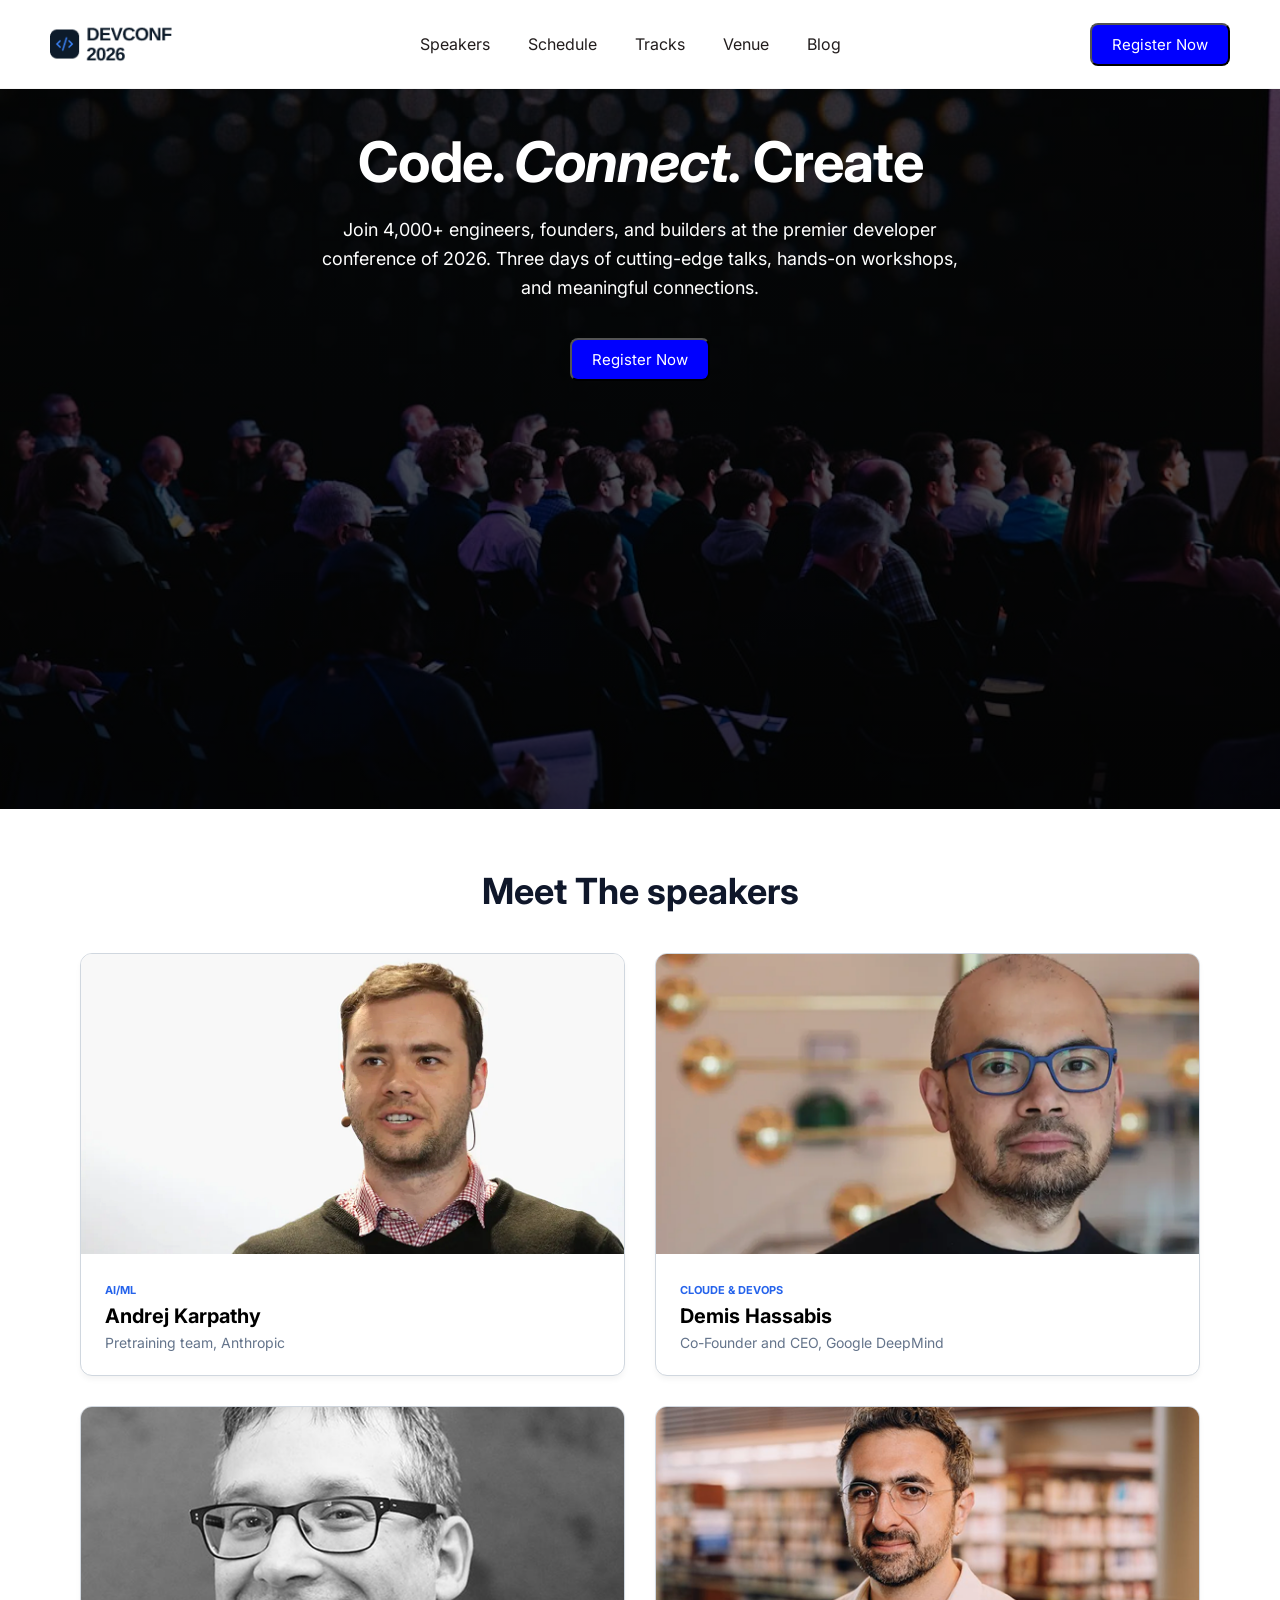
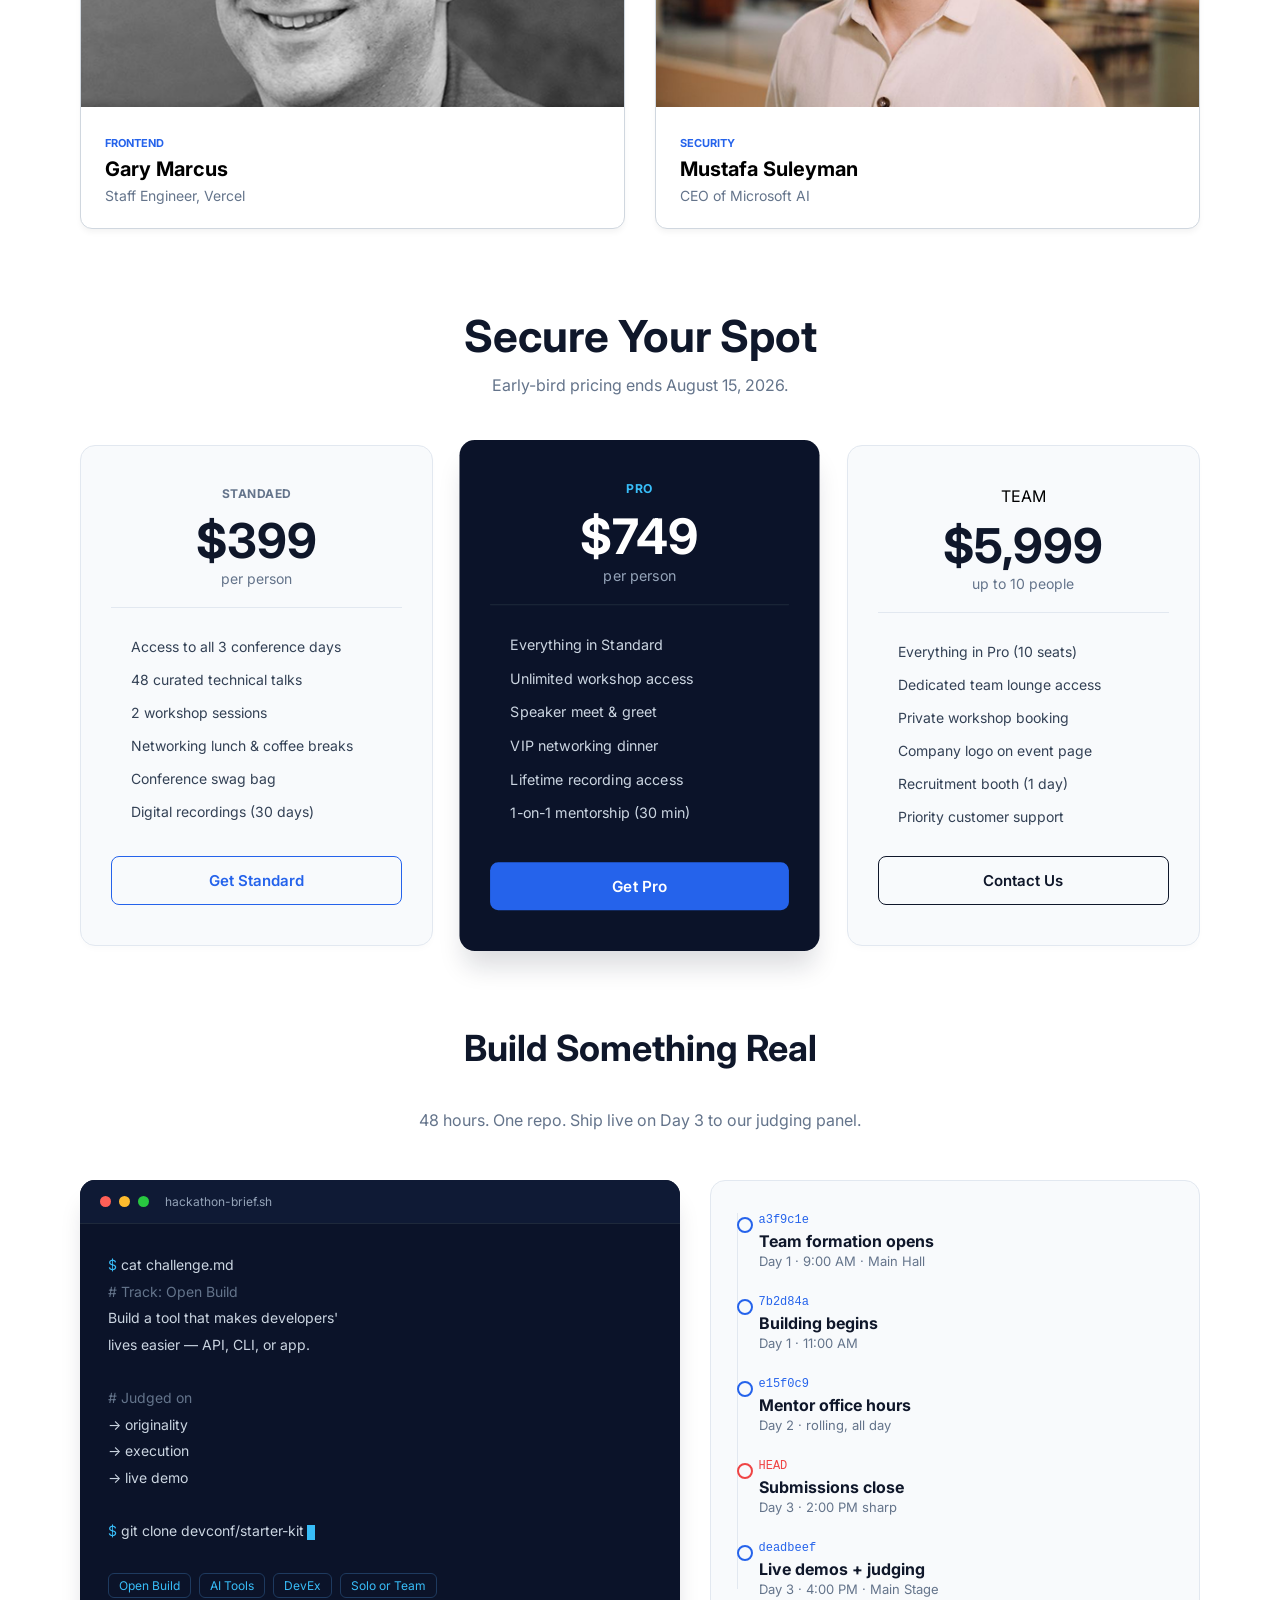
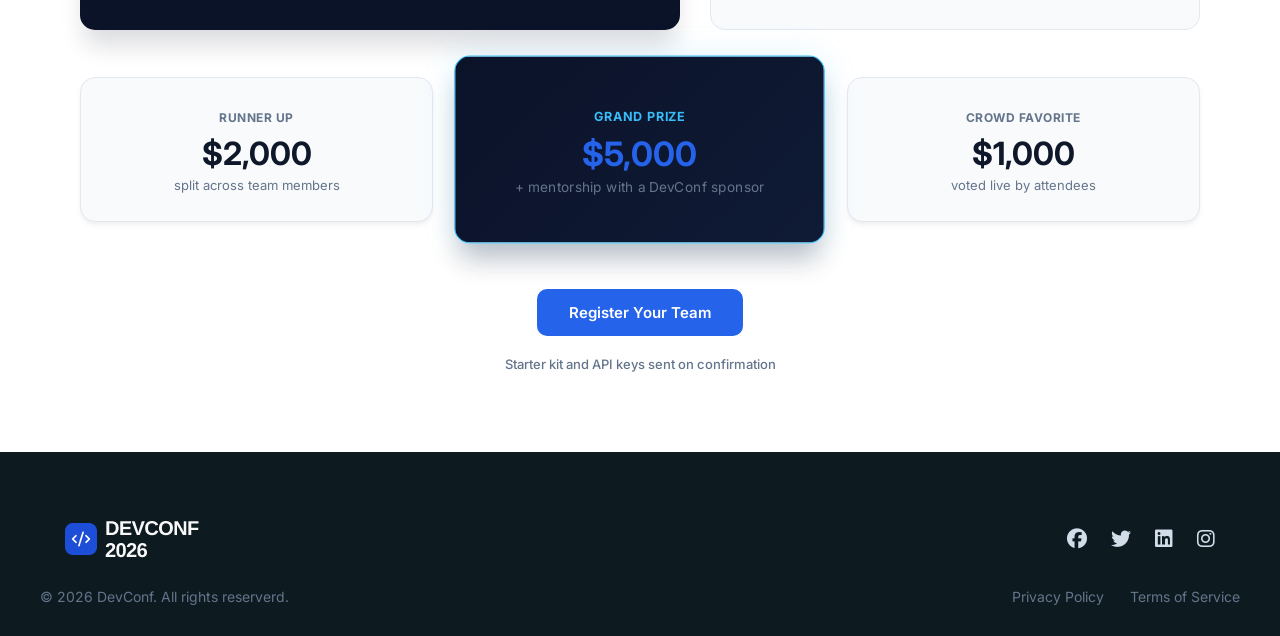
==== commit 79378deb: "prize section update" ====
--- a/index.html
+++ b/index.html
@@ -221,15 +221,16 @@
 
     <!-- Prize strip -->
     <div class="prize_grid">
-        <div class="prize_card prize_first">
-            <span class="prize_label">GRAND PRIZE</span>
-            <div class="prize_amount">$5,000</div>
-            <p class="prize_note">+ mentorship with a DevConf sponsor</p>
-        </div>
+        
         <div class="prize_card">
             <span class="prize_label">RUNNER UP</span>
             <div class="prize_amount">$2,000</div>
             <p class="prize_note">split across team members</p>
+        </div>
+        <div class="prize_card prize_first featured_prize">
+            <span class="prize_label">GRAND PRIZE</span>
+            <div class="prize_amount">$5,000</div>
+            <p class="prize_note">+ mentorship with a DevConf sponsor</p>
         </div>
         <div class="prize_card">
             <span class="prize_label">CROWD FAVORITE</span>
--- a/index.css
+++ b/index.css
@@ -433,6 +433,7 @@
     grid-template-columns: repeat(3, 1fr);
     gap: 30px;
     margin-top: 30px;
+    align-items: center;
 }
 .prize_card{
     background-color: #f8fafc;
@@ -440,6 +441,26 @@
     border-radius: 15px;
     padding: 28px 24px;
     text-align: center;
+    transition: all 0.3s cubic-bezier(0.4, 0, 0.2, 1);
+    box-shadow: 0 4px 6px -1px rgba(0, 0, 0, 0.05), 0 2px 4px -1px rgba(0, 0, 0, 0.03);
+}
+.prize_card:not(.featured_prize):hover {
+    transform: translateY(-5px);
+    border-color: #cbd5e1;
+    box-shadow: 0 20px 25px -5px rgba(0, 0, 0, 0.05);
+}
+.featured_prize {
+    background: linear-gradient(135deg, #0b1329 0%, #0f1a35 100%);
+    border: 2px solid #38bdf8;
+    padding: 45px 24px; /* এটিকে একটু বড় দেখানোর জন্য বেশি প্যাডিং */
+    transform: scale(1.05); /* হালকা বড় লুকে পপ-আপ করবে */
+    box-shadow: 0 20px 25px -5px rgba(15, 23, 42, 0.25), 0 0 30px rgba(56, 189, 248, 0.15);
+    z-index: 2;
+}
+
+.featured_prize:hover {
+    transform: scale(1.07) translateY(-5px);
+    box-shadow: 0 25px 30px -5px rgba(15, 23, 42, 0.35), 0 0 40px rgba(56, 189, 248, 0.25);
 }
 .prize_first{
     border: 1px solid #38bdf8;
@@ -449,6 +470,9 @@
     font-weight: 700;
     color: #64748b;
     letter-spacing: 0.5px;
+}
+.featured_prize .prize_label {
+    color: #38bdf8; 
 }
 .prize_amount{
     font-size: 32px;
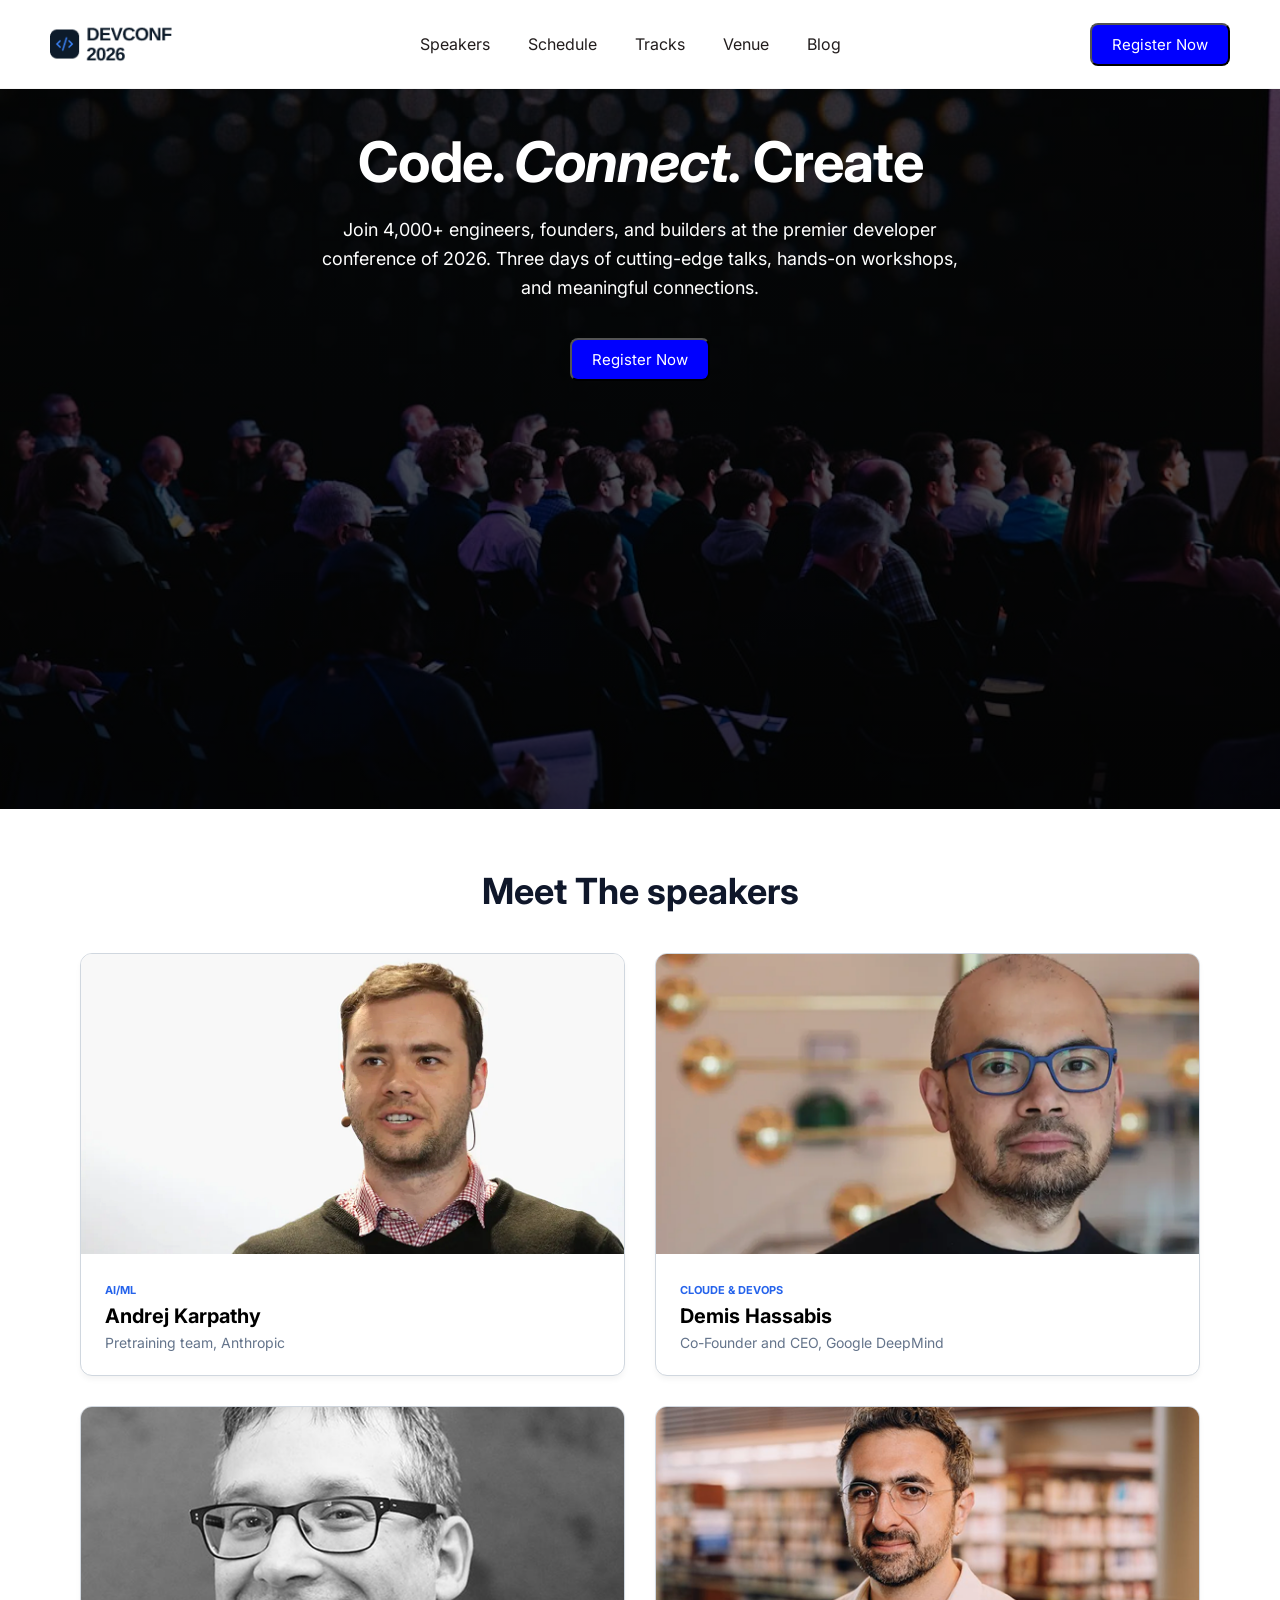
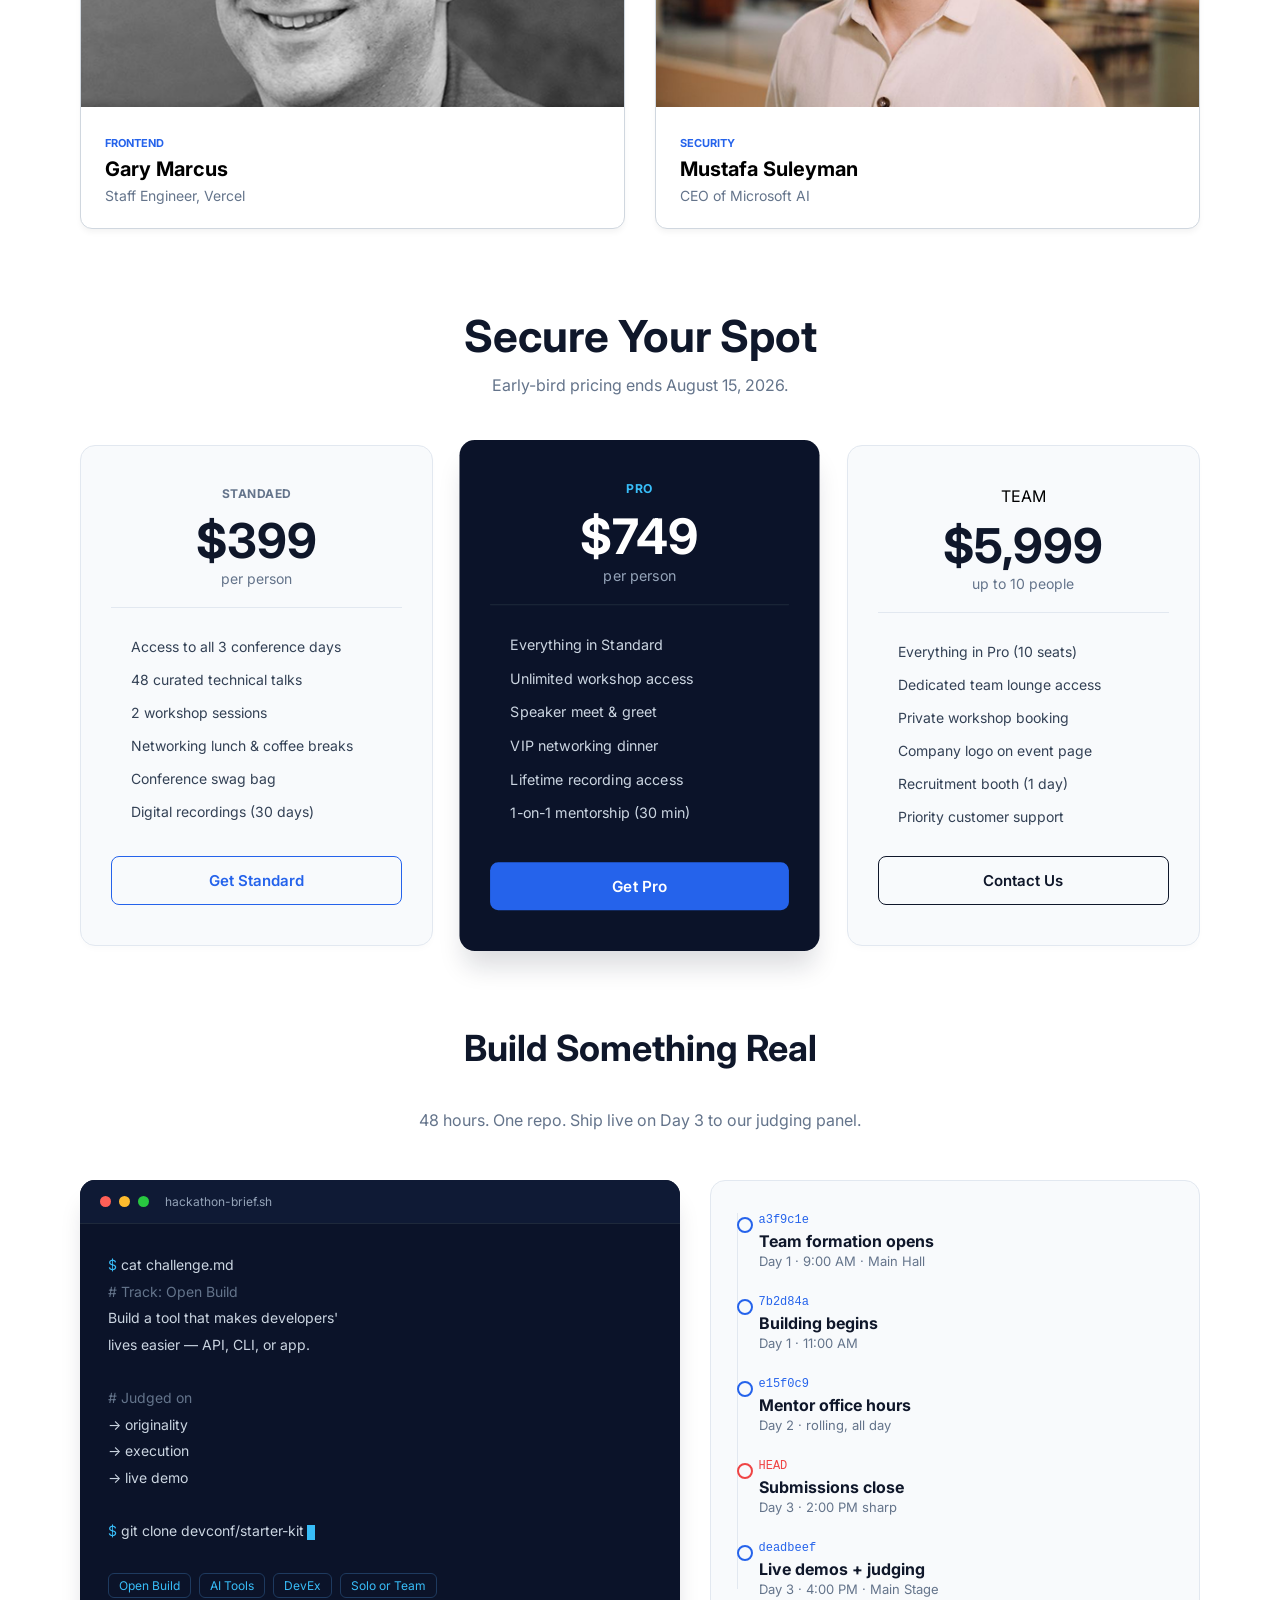
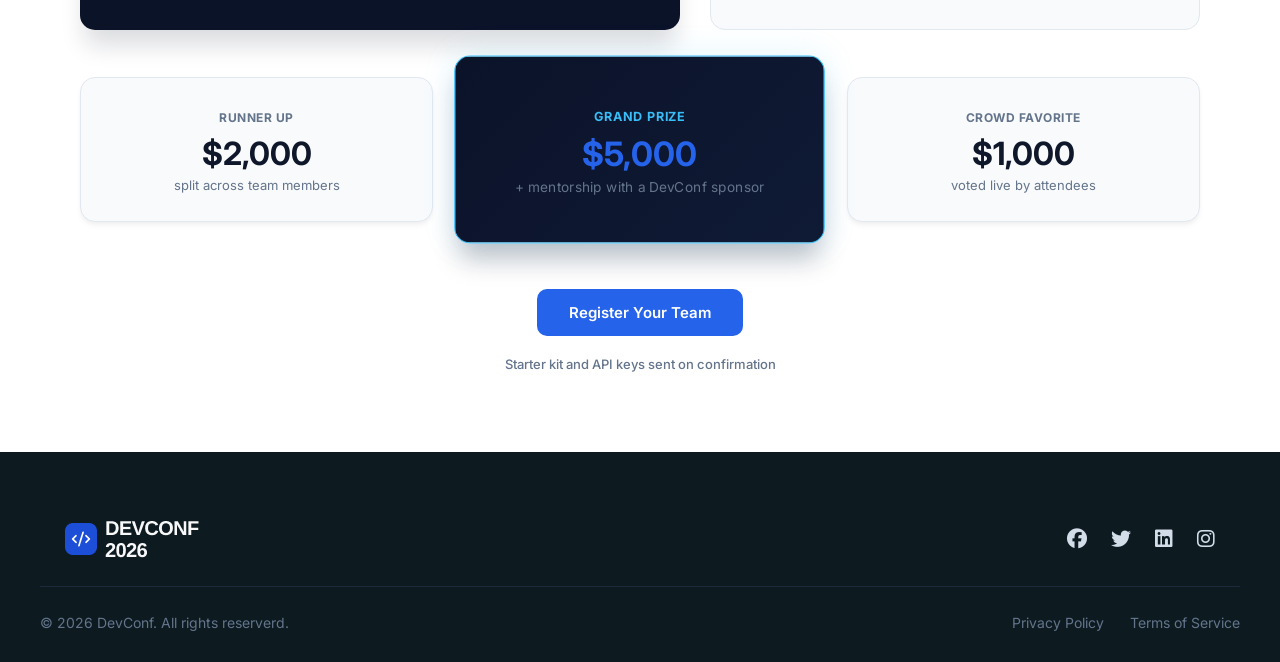
==== commit 63f64334: "footer divider added" ====
--- a/index.html
+++ b/index.html
@@ -255,6 +255,7 @@
                        <a href="#" target="_blank"><i class="fab fa-instagram"></i></a>
                  </div>
             </div>
+            <hr class="footer_divider">
             <div class="footer_button">
                 <div class="footer_left">
                     <p>&copy; 2026 DevConf. All rights reserverd.</p>
--- a/index.css
+++ b/index.css
@@ -560,6 +560,11 @@
 .icon a:hover{
     color: #38bdf8;
 }
+.footer_divider{
+    border: 0;
+    border-top: 1px solid #1e293b;
+    margin-bottom: 25px;
+}
 .footer_button{
     display: flex;
     justify-content: space-between;
